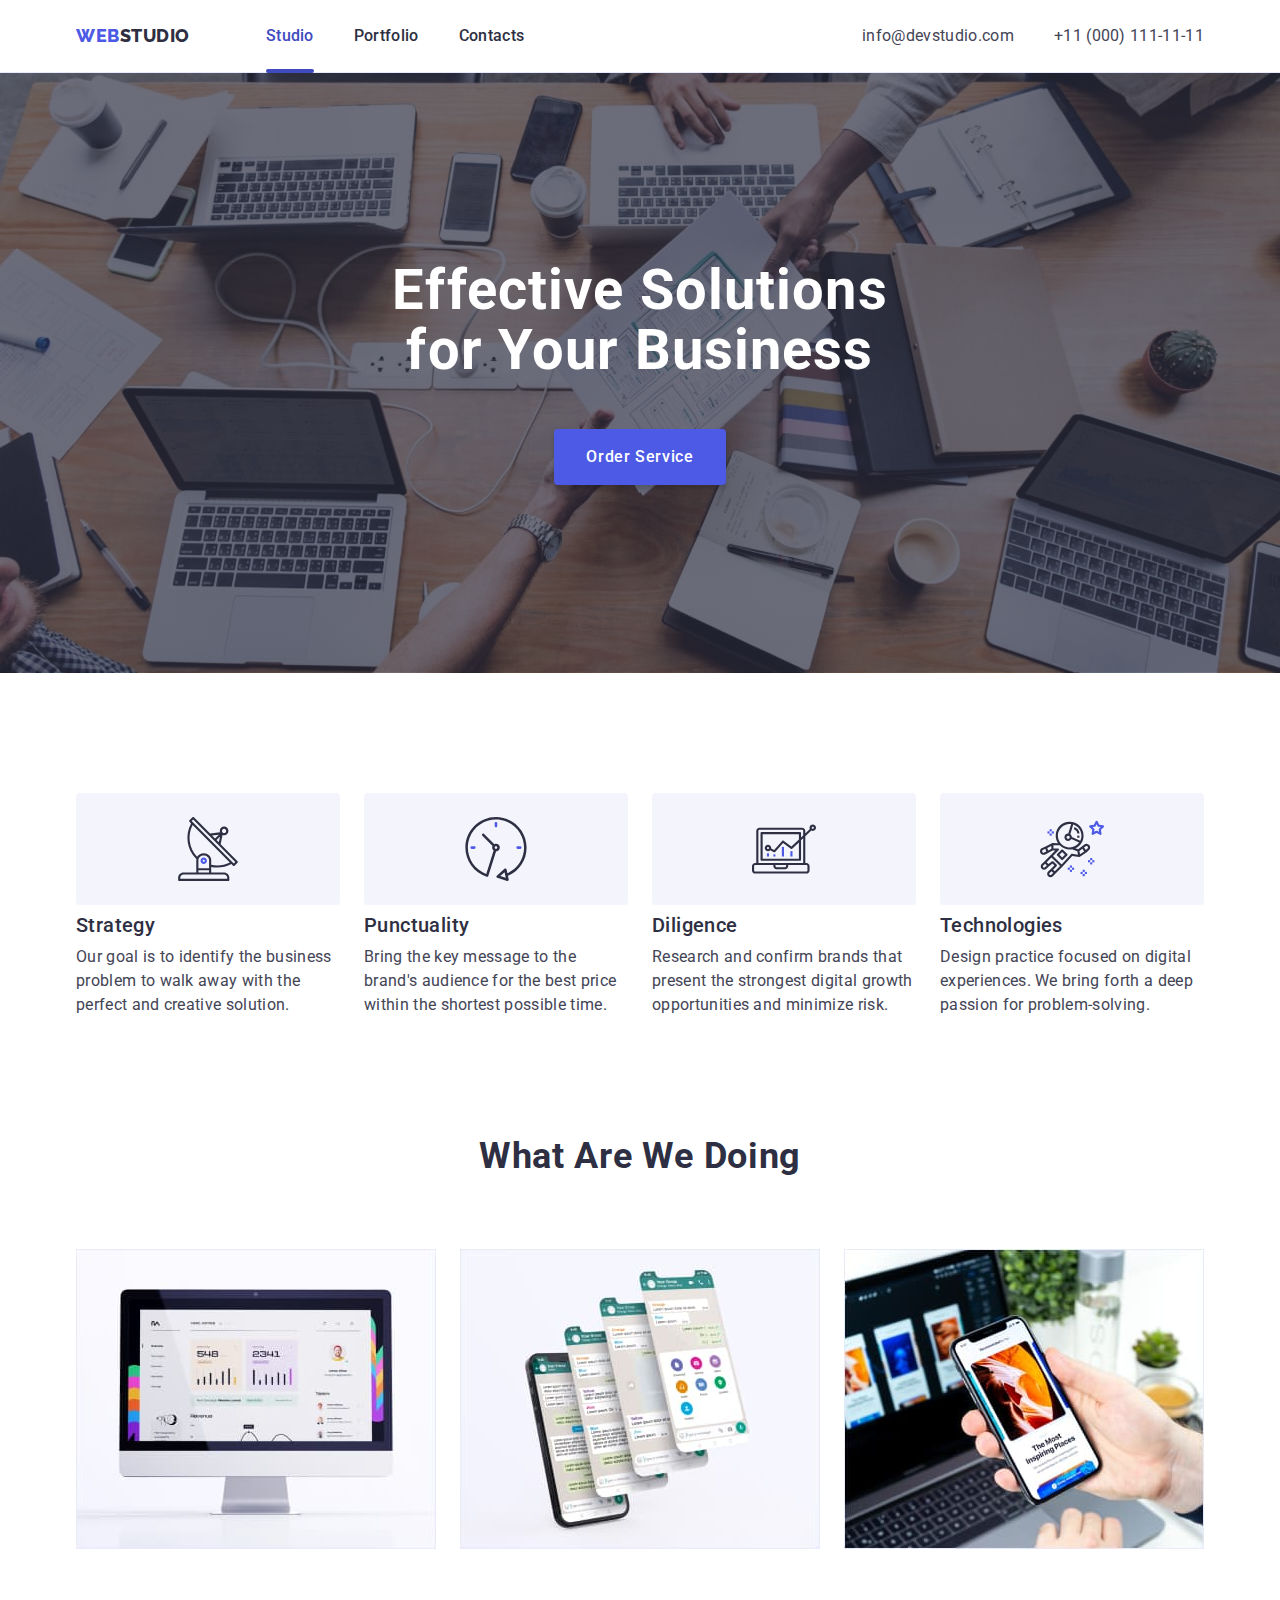
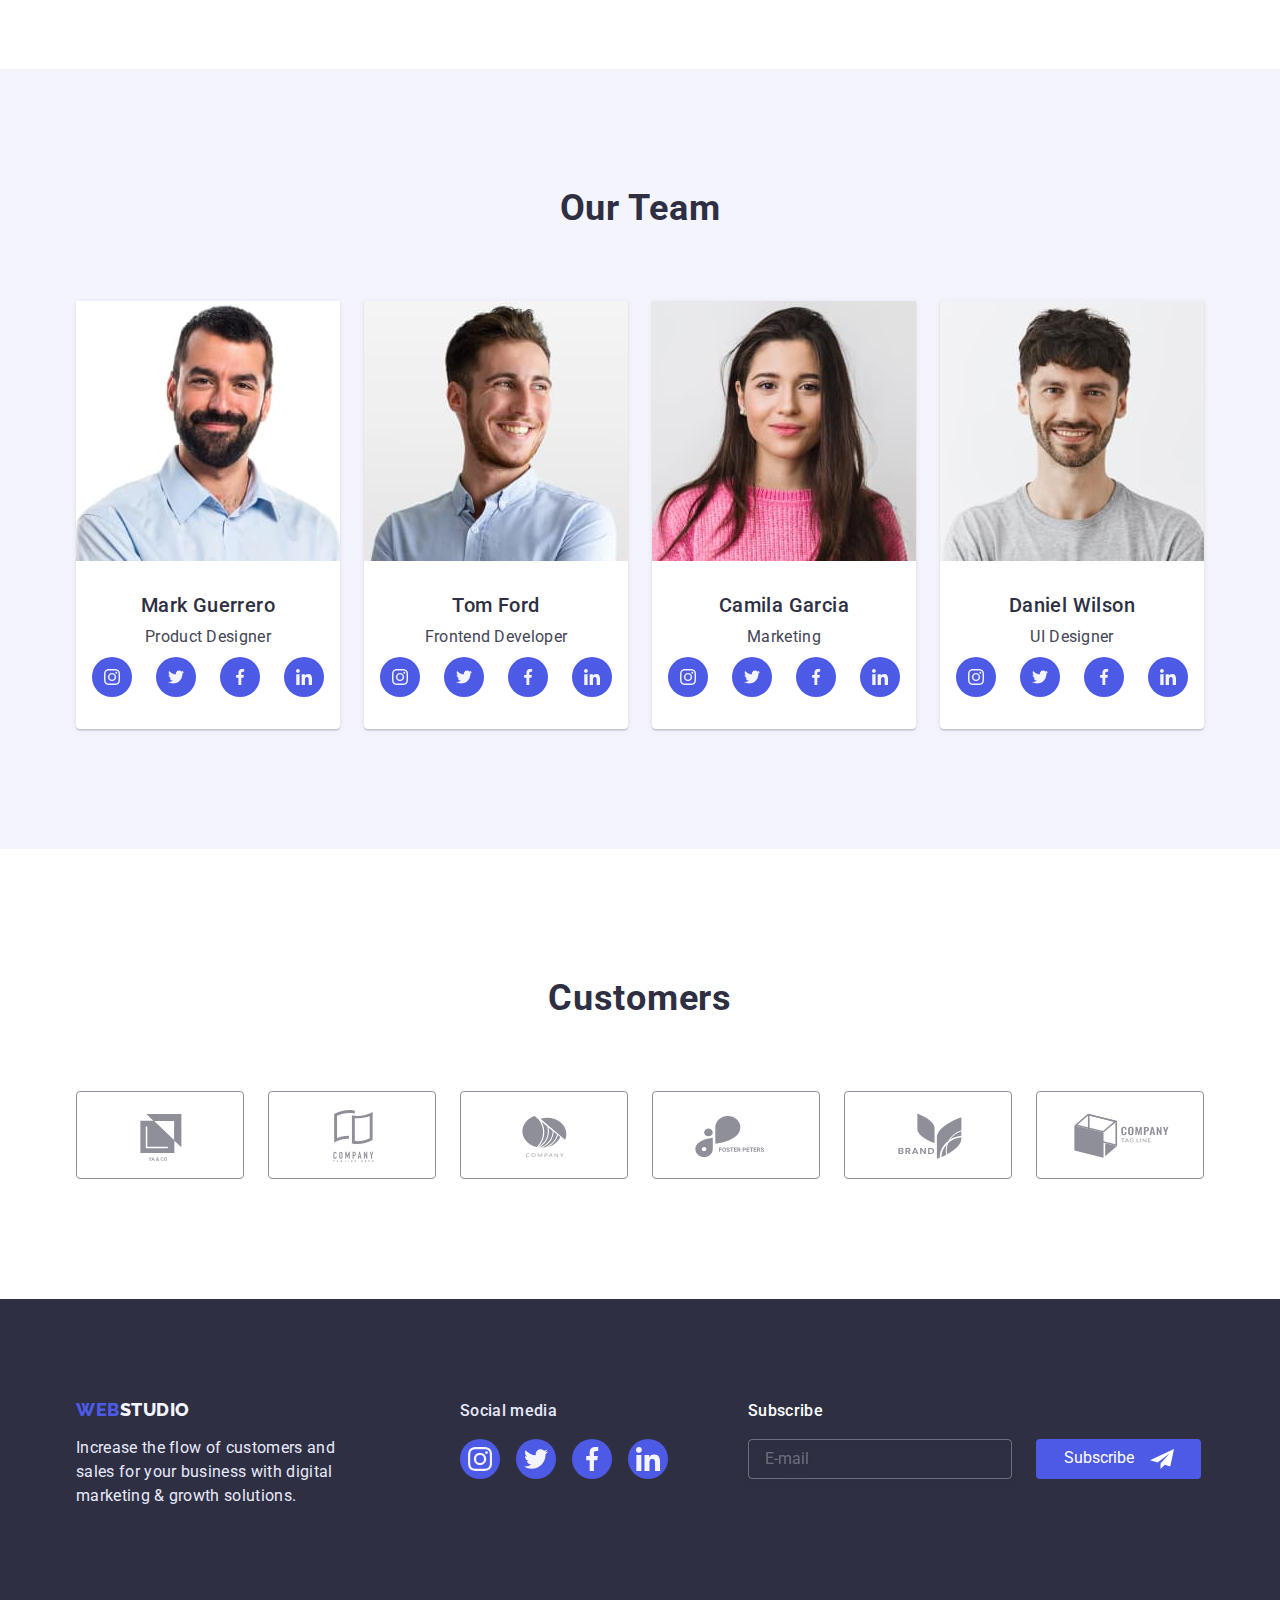
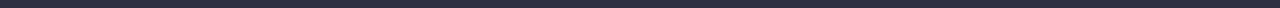
==== index.html @ 0d46aff9 "Initial commit" ====
<!DOCTYPE html>
<html lang="en">
  <head>
    <meta charset="UTF-8" />
    <meta http-equiv="X-UA-Compatible" content="IE=edge" />
    <meta name="viewport" content="width=device-width, initial-scale=1.0" />
    <title>Document</title>
    <link rel="preconnect" href="https://fonts.googleapis.com" />
    <link rel="preconnect" href="https://fonts.gstatic.com" crossorigin />
    <link
      href="https://fonts.googleapis.com/css2?family=Raleway:wght@800&family=Roboto:wght@400;500;700;900&display=swap"
      rel="stylesheet"
    />
    <link
      rel="stylesheet"
      href="https://cdnjs.cloudflare.com/ajax/libs/modern-normalize/1.1.0/modern-normalize.min.css"
    />

    <link rel="stylesheet" href="./css/styles.css" />
  </head>
  <body>
    <header class="headerr">
      <div class="container head-container">
        <a class="logo link" href="./index.html"
          >Web<span class="logo-header">Studio</span></a
        >
        <nav class="nav-conteiner">
          <ul class="header-list list">
            <li class="item">
              <a class="header-link link current" href="./index.html">Studio</a>
            </li>

            <li class="item">
              <a class="header-link link" href="./portfolio.html">Portfolio</a>
            </li>

            <li class="item">
              <a class="header-link link" href="">Contacts</a>
            </li>
          </ul>
        </nav>

        <address class="adrs-list">
          <ul class="adrs-inf list">
            <li class="item">
              <a class="heder-adrs link" href="mailto:info@devstudio.com"
                >info@devstudio.com</a
              >
            </li>
            <li class="item">
              <a class="heder-adrs link" href="tel:+110001111111"
                >+11 (000) 111-11-11</a
              >
            </li>
          </ul>
        </address>
      </div>
    </header>
    <main>
      <!-- Hero -->
      <section class="hero">
        <div class="container">
          <h1 class="hero-text">Effective Solutions for Your Business</h1>
          <button class="hero-button" data-modal-open type="button">
            Order Service
          </button>
        </div>
      </section>

      <!-- About us -->

      <section class="about-section">
        <div class="container">
          <h2 class="main-title visually-hidden">About us</h2>
          <ul class="about-list list">
            <li class="item list about-item icon-antenna">
              <h3 class="about-title">Strategy</h3>
              <p class="about-text">
                Our goal is to identify the business problem to walk away with
                the perfect and creative solution.
              </p>
            </li>
            <li class="item list about-item icon-clock">
              <h3 class="about-title">Punctuality</h3>
              <p class="about-text">
                Bring the key message to the brand's audience for the best price
                within the shortest possible time.
              </p>
            </li>
            <li class="item list about-item icon-diagram">
              <h3 class="about-title">Diligence</h3>
              <p class="about-text">
                Research and confirm brands that present the strongest digital
                growth opportunities and minimize risk.
              </p>
            </li>
            <li class="item list about-item icon-astonaut">
              <h3 class="about-title">Technologies</h3>
              <p class="about-text">
                Design practice focused on digital experiences. We bring forth a
                deep passion for problem-solving.
              </p>
            </li>
          </ul>
        </div>
      </section>

      <!-- Work -->

      <section class="work-section">
        <div class="container">
          <h2 class="work-title">What are we doing</h2>
          <ul class="work-list list">
            <li class="item list">
              <img src="./images/computer.jpg" alt="computer" width="360" />
            </li>
            <li class="item list">
              <img src="./images/apps.jpg" alt="apps" width="360" />
            </li>
            <li class="item list">
              <img src="./images/phone.jpg" alt="phone" width="360" />
            </li>
          </ul>
        </div>
      </section>

      <!-- Team -->

      <section class="team-section">
        <div class="container">
          <h2 class="team-title">Our Team</h2>
          <ul class="team-list list">
            <li class="team-item item list">
              <img
                class="img-icon"
                src="./images/proddesigner.jpg"
                alt="Product Designer"
                width="264"
              />
              <div class="team-text-wrap">
                <h3 class="team-names">Mark Guerrero</h3>
                <p class="team-desc">Product Designer</p>
                <ul class="team-soc-list list">
                  <li class="team-soc-item item">
                    <a class="team-soc-link link" href="">
                      <svg width="16" height="16" class="team-soc-icons">
                        <use href="./images/icons.svg#icon-instagram"></use>
                      </svg>
                    </a>
                  </li>
                  <li class="team-soc-item item">
                    <a class="team-soc-link link" href="">
                      <svg width="16" height="16" class="team-soc-icons">
                        <use href="./images/icons.svg#icon-twitter"></use>
                      </svg>
                    </a>
                  </li>
                  <li class="team-soc-item item">
                    <a class="team-soc-link link" href="">
                      <svg width="16" height="16" class="team-soc-icons">
                        <use href="./images/icons.svg#icon-facebook"></use>
                      </svg>
                    </a>
                  </li>
                  <li class="team-soc-item item">
                    <a class="team-soc-link link" href="">
                      <svg width="16" height="16" class="team-soc-icons">
                        <use href="./images/icons.svg#icon-linkedin"></use>
                      </svg>
                    </a>
                  </li>
                </ul>
              </div>
            </li>
            <li class="team-item item list">
              <img
                class="img-icon"
                src="./images/fontend.jpg"
                alt="Frontend Developer"
                width="264"
              />
              <div class="team-text-wrap">
                <h3 class="team-names">Tom Ford</h3>
                <p class="team-desc">Frontend Developer</p>
                <ul class="team-soc-list list">
                  <li class="team-soc-item item">
                    <a class="team-soc-link link" href="">
                      <svg width="16" height="16" class="team-soc-icons">
                        <use href="./images/icons.svg#icon-instagram"></use>
                      </svg>
                    </a>
                  </li>
                  <li class="team-soc-item item">
                    <a class="team-soc-link link" href="">
                      <svg width="16" height="16" class="team-soc-icons">
                        <use href="./images/icons.svg#icon-twitter"></use>
                      </svg>
                    </a>
                  </li>
                  <li class="team-soc-item item">
                    <a class="team-soc-link link" href="">
                      <svg width="16" height="16" class="team-soc-icons">
                        <use href="./images/icons.svg#icon-facebook"></use>
                      </svg>
                    </a>
                  </li>
                  <li class="team-soc-item item">
                    <a class="team-soc-link link" href="">
                      <svg width="16" height="16" class="team-soc-icons">
                        <use href="./images/icons.svg#icon-linkedin"></use>
                      </svg>
                    </a>
                  </li>
                </ul>
              </div>
            </li>
            <li class="team-item item list">
              <img
                class="img-icon"
                src="./images/market.jpg"
                alt="Marketing"
                width="264"
              />
              <div class="team-text-wrap">
                <h3 class="team-names">Camila Garcia</h3>
                <p class="team-desc">Marketing</p>
                <ul class="team-soc-list list">
                  <li class="team-soc-item item">
                    <a class="team-soc-link link" href="">
                      <svg width="16" height="16" class="team-soc-icons">
                        <use href="./images/icons.svg#icon-instagram"></use>
                      </svg>
                    </a>
                  </li>
                  <li class="team-soc-item item">
                    <a class="team-soc-link link" href="">
                      <svg width="16" height="16" class="team-soc-icons">
                        <use href="./images/icons.svg#icon-twitter"></use>
                      </svg>
                    </a>
                  </li>
                  <li class="team-soc-item item">
                    <a class="team-soc-link link" href="">
                      <svg width="16" height="16" class="team-soc-icons">
                        <use href="./images/icons.svg#icon-facebook"></use>
                      </svg>
                    </a>
                  </li>
                  <li class="team-soc-item item">
                    <a class="team-soc-link link" href="">
                      <svg width="16" height="16" class="team-soc-icons">
                        <use href="./images/icons.svg#icon-linkedin"></use>
                      </svg>
                    </a>
                  </li>
                </ul>
              </div>
            </li>
            <li class="team-item item list">
              <img
                class="img-icon"
                src="./images/uxdesigner.jpg"
                alt="UI Designer"
                width="264"
              />
              <div class="team-text-wrap">
                <h3 class="team-names">Daniel Wilson</h3>
                <p class="team-desc">UI Designer</p>
                <ul class="team-soc-list list">
                  <li class="team-soc-item item">
                    <a class="team-soc-link link" href="">
                      <svg width="16" height="16" class="team-soc-icons">
                        <use href="./images/icons.svg#icon-instagram"></use>
                      </svg>
                    </a>
                  </li>
                  <li class="team-soc-item item">
                    <a class="team-soc-link link" href="">
                      <svg width="16" height="16" class="team-soc-icons">
                        <use href="./images/icons.svg#icon-twitter"></use>
                      </svg>
                    </a>
                  </li>
                  <li class="team-soc-item item">
                    <a class="team-soc-link link" href="">
                      <svg width="16" height="16" class="team-soc-icons">
                        <use href="./images/icons.svg#icon-facebook"></use>
                      </svg>
                    </a>
                  </li>
                  <li class="team-soc-item item">
                    <a class="team-soc-link link" href="">
                      <svg width="16" height="16" class="team-soc-icons">
                        <use href="./images/icons.svg#icon-linkedin"></use>
                      </svg>
                    </a>
                  </li>
                </ul>
              </div>
            </li>
          </ul>
        </div>
      </section>
      <!-- Customers -->

      <section class="customers-section">
        <div class="container">
          <h2 class="customers-title">Customers</h2>
          <ul class="customers-list list">
            <li class="customers-item item">
              <a href="" class="customers-link link">
                <svg class="customer-svg">
                  <use
                    class="customer-use"
                    href="./images/customers-icon.svg#icon-logo-1"
                  ></use>
                </svg>
              </a>
            </li>
            <li class="customers-item item">
              <a href="" class="customers-link link">
                <svg class="customer-svg">
                  <use
                    class="customer-use"
                    href="./images/customers-icon.svg#icon-logo-2"
                  ></use>
                </svg>
              </a>
            </li>

            <li class="customers-item item">
              <a href="" class="customers-link link">
                <svg class="customer-svg">
                  <use href="./images/customers-icon.svg#icon-logo-3"></use>
                </svg>
              </a>
            </li>
            <li class="customers-item item">
              <a href="" class="customers-link link">
                <svg class="customer-svg">
                  <use href="./images/customers-icon.svg#icon-logo-4"></use>
                </svg>
              </a>
            </li>
            <li class="customers-item item">
              <a href="" class="customers-link link">
                <svg class="customer-svg">
                  <use href="./images/customers-icon.svg#icon-logo-5"></use>
                </svg>
              </a>
            </li>
            <li class="customers-item item">
              <a href="" class="customers-link link">
                <svg class="customer-svg">
                  <use href="./images/customers-icon.svg#icon-logo-6"></use>
                </svg>
              </a>
            </li>
          </ul>
        </div>
      </section>
    </main>

    <footer class="footer-sect">
      <div class="container footer-main-cont">
        <div class="footer-container">
          <a class="logo-foot logo link" href="./index.html"
            >Web<span class="logo-footer">Studio</span></a
          >
          <p class="footer-text">
            Increase the flow of customers and sales for your business with
            digital marketing & growth solutions.
          </p>
        </div>

        <div class="foot-links">
          <p class="footer-text-title">Social media</p>
          <ul class="foot-soc-list list">
            <li class="foot-soc-item item">
              <a class="foot-soc-link link" href="">
                <svg width="24" height="24" class="team-soc-icons">
                  <use href="./images/icons.svg#icon-instagram"></use>
                </svg>
              </a>
            </li>
            <li class="foot-soc-item item">
              <a class="foot-soc-link link" href="">
                <svg width="24" height="24" class="team-soc-icons">
                  <use href="./images/icons.svg#icon-twitter"></use>
                </svg>
              </a>
            </li>
            <li class="foot-soc-item item">
              <a class="foot-soc-link link" href="">
                <svg width="24" height="24" class="team-soc-icons">
                  <use href="./images/icons.svg#icon-facebook"></use>
                </svg>
              </a>
            </li>
            <li class="foot-soc-item item">
              <a class="foot-soc-link link" href="">
                <svg width="24" height="24" class="team-soc-icons">
                  <use href="./images/icons.svg#icon-linkedin"></use>
                </svg>
              </a>
            </li>
          </ul>
        </div>

        <div class="input-foot-wrap">
          <form>
            <p class="input-foot-text">Subscribe</p>
            <div class="wrap-input-foot">

              <input
                class="input-footer"
                type="email"
                name="email"
                placeholder="E-mail"
              />

              <button class="input-btn-footer" type="submit">Subscribe
                <svg width="24" height="24">
                  <use href="./images/customers-icon.svg#icon-plane"></use>
                </svg>
              </button>
            </div>
          </form>
        </div>
      </div>
    </footer>

    <!-- MODAL -->
    <div class="backdrop is-hidden" data-modal>
      <div class="modal">
        <button type="button" data-modal-close class="modal-button">
          <svg class="modal-icon">
            <use href="./images/customers-icon.svg#icon-crosss"></use>
          </svg>
        </button>

        <p class="modal-title">Leave your contacts and we will call you back</p>

        <form>
          <div class="modal-field">
            <label class="modal-label" for="name">Name</label>
            <div class="modal-wrap">
              <input id="name" class="modal-input" type="text" />
              <svg class="modal-input-icon" width="18px" height="18px">
                <use href="./images/customers-icon.svg#icon-person"></use>
              </svg>
            </div>
          </div>

          <div class="modal-field">
            <label class="modal-label" for="tel">Phone</label>
            <div class="modal-wrap">
              <input id="tel" class="modal-input" type="tel" />
              <svg class="modal-input-icon" width="18px" height="24px">
                <use href="./images/customers-icon.svg#icon-phone"></use>
              </svg>
            </div>
          </div>

          <div class="modal-field">
            <label class="modal-label" for="mail">Email</label>
            <div class="modal-wrap">
              <input id="mail" class="modal-input" type="email" />
              <svg class="modal-input-icon" width="18px" height="24px">
                <use href="./images/customers-icon.svg#icon-email"></use>
              </svg>
            </div>
          </div>

          <div class="modal-comment-field">
            <label class="modal-label" for="comment">Comment</label>
            <textarea
              placeholder="Text imput"
              class="modal-input modal-comment"
              name="text-comment"
              id="comment"
              cols="30"
              rows="10"
            ></textarea>
          </div>
          <div class="check-wrap">
            <input
              class="modal-check visually-hidden"
              type="checkbox"
              id="check"
            />
            <label class="modal-label-check" for="check">
              <span>
                <svg width="10" height="8">
                  <use href="./images/customers-icon.svg#icon-check"></use>
                </svg>
              </span>
              I accept the terms and conditions of the
              <a class="check-link" href="">Privacy Policy</a></label
            >
          </div>
          <button class="btn-inputs" type="submit">Send</button>

        </form>
      </div>
    </div>
    <script src="./js/modal.js"></script>
  </body>
</html>
---- css/styles.css ----
:root {
  --primary-font: "Roboto", sans-serif;
  --second-font: "Raleway", sans-serif;
  --first-text-color: #2e2f42;
  --second-text-color: #434455;
  --third-color: #4d5ae5;
  --background-secon-color: #2e2f42;
  --white-color: #ffffff;
  --border-bottom: #e7e9fc;
  --hover-links-color: #404bbf;
  --background-cards: #f4f4fd;
  --customers-link-color: #8e8f99;
}

/* rule */
body {
  background-color: var(--white-color);
  font-family: "Roboto", sans-serif;
  color: var(--second-text-color);
}
h1,
h2,
h3,
h4,
h5,
h6,
p {
  margin: 0;
}

ul {
  padding-left: 0;
  margin: 0;
}

button {
  cursor: pointer;
}

img {
  display: block;
  max-width: 100%;
  height: auto;
}

.list {
  list-style: none;
}
.link {
  text-decoration: none;
}

.container {
  width: 1158px;
  padding: 0 15px;
  margin: 0 auto;
}

/* .menu > li {
  border: 1px solid tomato;
} */

/* header */
.headerr {
  border-bottom: 1px solid var(--border-bottom);
  box-shadow: 0px 2px 1px rgba(46, 47, 66, 0.08),
    0px 1px 1px rgba(46, 47, 66, 0.16), 0px 1px 6px rgba(46, 47, 66, 0.08);
}
.head-container {
  display: flex;
  align-items: center;
  justify-content: center;
}

.logo {
  font-family: var(--second-font);
  font-weight: 800;
  font-size: 18px;
  line-height: 1.17;
  letter-spacing: 0.03em;
  color: var(--third-color);
  text-transform: uppercase;
}

.navigtion .head-logo {
  padding-left: 156px;
}

.logo-header {
  color: var(--first-text-color);
}

.nav-conteiner {
  margin-left: 76px;
}
.header-list {
  display: flex;
}

.header-link {
  display: block;
  padding-top: 24px;
  padding-bottom: 24px;

  font-weight: 500;
  font-size: 16px;
  line-height: 1.5;
  letter-spacing: 0.02em;
  text-decoration: none;
  color: var(--first-text-color);
  position: relative;
  transition: color 250ms cubic-bezier(0.4, 0, 0.2, 1);
}

.header-link.current::after {
  position: absolute;
  content: "";
  width: 100%;
  height: 4px;
  background: var(--hover-links-color);
  border-radius: 2px;
  left: 0;
  bottom: -1px;
}
.current {
  color: var(--hover-links-color);
}

.header-list .item:not(:last-child) {
  margin-right: 40px;
}

.adrs-list {
  font-style: normal;
}

.header-link:hover,
.header-link:focus,
.heder-adrs:hover,
.heder-adrs:focus {
  color: var(--hover-links-color);
}

.adrs-inf {
  display: flex;
}

.adrs-list {
  margin-left: auto;
}

.adrs-inf .item:not(:last-child) {
  margin-right: 40px;
}
.heder-adrs {
  display: block;
  padding-top: 24px;
  padding-bottom: 24px;
  font-size: 16px;
  line-height: 1.5;
  letter-spacing: 0.02em;
  color: var(--second-text-color);
  transition: color 250ms cubic-bezier(0.4, 0, 0.2, 1);
}

/* main */

/* hero */
.hero {
  padding: 188px 0;
  text-align: center;
  background-color: var(--background-secon-color);
  margin-left: auto;
  margin-right: auto;
  background-image: linear-gradient(
      rgba(46, 47, 66, 0.7),
      rgba(46, 47, 66, 0.7)
    ),
    url(../images/hero-bg.jpg);
  max-width: 1440px;
  background-position: center;
  background-repeat: no-repeat;
}
.hero-text {
  font-weight: 700;
  font-size: 56px;
  line-height: 1.07;
  letter-spacing: 0.02em;
  color: var(--white-color);
  margin: 0 auto 48px;
  width: 496px;
}

.hero-button {
  padding: 16px 32px;
  font-family: "Roboto", sans-serif;
  font-weight: 500;
  font-size: 16px;
  line-height: 1.5;
  letter-spacing: 0.04em;

  color: var(--white-color);
  background-color: var(--third-color);
  cursor: pointer;
  box-shadow: 0px 4px 4px rgba(0, 0, 0, 0.15);
  border-radius: 4px;
  border: none;
  transition: background-color 250ms cubic-bezier(0.4, 0, 0.2, 1);
}

.hero-button:hover,
.hero-button:focus {
  background-color: var(--hover-links-color);
}

/* about */

.visually-hidden {
  position: absolute;
  width: 1px;
  height: 1px;
  margin: -1px;
  border: 0;
  padding: 0;
  white-space: nowrap;
  clip-path: inset(100%);
  clip: rect(0 0 0 0);
  overflow: hidden;
}

.about-section {
  padding-top: 120px;
  padding-bottom: 120px;
}

.about-list {
  display: flex;
  border-radius: 4px;
}

.about-list .item {
  width: 264px;
  margin-right: 24px;
  border-radius: 4px;
}

.about-item::before {
  display: block;
  content: "";
  height: 112px;
  background-color: var(--background-cards);
  background-position: center;
  background-repeat: no-repeat;
  margin-bottom: 8px;
  border-radius: 4px;
}

.icon-antenna::before {
  background-image: url(../images/antenna\ 1.svg);
}
.icon-clock::before {
  background-image: url(../images/clock\ 1.svg);
}

.icon-diagram::before {
  background-image: url(..//images/diagram\ 1.svg);
}

.icon-astonaut::before {
  background-image: url(..//images/astronaut\ 1.svg);
}

.about-list .item:last-child {
  margin-right: 0;
}

.about-title {
  font-weight: 500;
  font-size: 20px;
  line-height: 1.2;
  letter-spacing: 0.02em;
  color: var(--first-text-color);
  margin-bottom: 8px;
}
.about-text {
  font-size: 16px;
  line-height: 1.5;
  letter-spacing: 0.02em;
  color: var(--second-text-color);
}

/* work */

.work-section {
  padding-bottom: 120px;
}

.work-list {
  display: flex;
}

.work-list .item {
  margin-right: 24px;
}

.work-list .item:last-child {
  margin-right: 0;
}

.work-title,
.team-title {
  font-weight: 700;
  font-size: 36px;
  line-height: 1.11;
  text-align: center;
  letter-spacing: 0.02em;
  text-transform: capitalize;
  color: var(--first-text-color);
  margin-bottom: 72px;
  margin-bottom: 72px;
}

.team-names {
  font-weight: 500;
  font-size: 20px;
  line-height: 1.2;
  text-align: center;
  letter-spacing: 0.02em;
  color: var(--first-text-color);
  margin-bottom: 8px;
}

.team-desc {
  font-size: 16px;
  line-height: 1.5;
  text-align: center;
  letter-spacing: 0.02em;
  color: var(--second-text-color);
  /* margin-bottom: 32px; */
  margin-bottom: 8px;
}

.team-section {
  background-color: var(--background-cards);
  padding-bottom: 120px;
  padding-top: 120px;
}

.team-list {
  display: flex;
}

.team-item {
  background-color: var(--white-color);
  border-radius: 0px 0px 4px 4px;
  box-shadow: 0px 1px 6px rgba(46, 47, 66, 0.08),
    0px 1px 1px rgba(46, 47, 66, 0.16), 0px 2px 1px rgba(46, 47, 66, 0.08);
}

.team-text-wrap {
  padding: 32px 0;
}

/* team icons */

.team-soc-list {
  display: flex;
  justify-content: center;
  /* gap: 24px; */
}
.team-soc-item {
  width: 40px;
  height: 40px;
}
.team-soc-link {
  width: 100%;
  height: 100%;
  border-radius: 50%;
  background: var(--third-color);
  display: flex;
  align-items: center;
  justify-content: center;
  transition: background-color 250ms cubic-bezier(0.4, 0, 0.2, 1);
}
.team-soc-link:hover,
.team-soc-link:focus {
  background-color: var(--hover-links-color);
}

/* .img-icon {
  margin-bottom: 32px;
} */

.team-list .item {
  margin-right: 24px;
}

.team-list .item:last-child {
  margin-right: 0;
}

/* customers */
.customers-section {
  padding-bottom: 120px;
  padding-top: 130px;
}
.customers-title {
  font-weight: 700;
  font-size: 36px;
  line-height: 1.11;
  text-align: center;
  letter-spacing: 0.02em;
  text-transform: capitalize;
  color: var(--first-text-color);
  margin-bottom: 72px;
  margin-bottom: 72px;
}

.customers-list {
  display: flex;
  gap: 24px;
  justify-content: center;
}

.customers-link {
  border: 1px solid var(--customers-link-color);
  border-radius: 4px;
  color: var(--customers-link-color);
  width: 168px;
  height: 88px;
  display: flex;
  justify-content: center;
  align-items: center;
  transition: color 250ms cubic-bezier(0.4, 0, 0.2, 1),
    border-color 250ms cubic-bezier(0.4, 0, 0.2, 1);
}

.customer-svg {
  width: 104px;
  height: 56px;
  fill: currentColor;
}

.customers-link:hover {
  color: var(--hover-links-color);
  border-color: var(--hover-links-color);
}

/* footer */
.footer-sect {
  background-color: var(--background-secon-color);
  padding: 100px 0;
}

.footer-main-cont {
  display: flex;
}

.footer-container {
  margin-right: 120px;
}
.foot-soc-list {
  display: flex;
  gap: 16px;
}

.foot-soc-item {
  width: 40px;
  height: 40px;
}

.foot-soc-link {
  display: flex;
  align-items: center;
  justify-content: center;

  width: 100%;
  height: 100%;
  border-radius: 50%;
  background: var(--third-color);
  transition: background-color 250ms cubic-bezier(0.4, 0, 0.2, 1);
}

.foot-soc-link:hover,
.foot-soc-link:focus {
  background-color: #31d0aa;
}

.logo-foot {
  display: block;
  margin-bottom: 16px;
}

.logo-footer {
  color: var(--background-cards);
}

.footer-text {
  font-size: 16px;
  line-height: 1.5;
  letter-spacing: 0.02em;
  color: var(--border-bottom);
  width: 264px;
}

.foot-links{
  margin-right: 80px;
}
.footer-text-title{
  font-weight: 500;
  font-size: 16px;
  line-height: 1.5;
  letter-spacing: 0.02em;
  color: var(--border-bottom);
  margin-bottom: 16px;
}

.wrap-input-foot{
  display: flex;
}


.input-foot-text {
  font-weight: 500;
  font-size: 16px;
  line-height: 1.5;
  letter-spacing: 0.02em;
  color: var(--white-color);
  margin-bottom: 16px;
}
.input-footer {
  background-color: transparent;
  border: 1px solid rgba(255, 255, 255, 0.3);
  filter: drop-shadow(0px 4px 4px rgba(0, 0, 0, 0.15));
  border-radius: 4px;
  width: 264px;
  height: 40px;
  margin-right: 24px;
  padding: 0 16px;
  color: var(--white-color);
  transition: border-color 250ms cubic-bezier(0.4, 0, 0.2, 1);
}

.input-footer:hover,
.input-footer:focus{
  border-color: var(--white-color);
}
.input-footer::placeholder{
  color: rgba(255, 255, 255, 0.3);
}

.input-btn-footer {
  background: var(--third-color);
  color: var(--white-color);
  border-radius: 4px;
  width: 165px;
  height: 40px;
  border: none;
  transition: background-color 250ms cubic-bezier(0.4, 0, 0.2, 1);
display: flex;
justify-content: center;
align-items: center;
gap: 16px;
fill: currentColor;
}

.input-btn-footer:hover,
.input-btn-footer:focus{
  background-color: var(--hover-links-color);
}





/* portfolio */

.main-section {
  padding-top: 96px;
  padding-bottom: 120px;
}
.btn-list {
  display: flex;

  /* margin-top: 96px; */
  margin-bottom: 72px;
  justify-content: center;
}

.btn-list-item {
  margin-right: 24px;
}
.btn-list .btn-list-item:last-child {
  margin-right: 0;
}
.btn-portfolio {
  padding: 12px 24px;
  font-family: "Roboto", sans-serif;
  font-weight: 500;
  font-size: 16px;
  line-height: 1.5;
  letter-spacing: 0.04em;
  color: var(--third-color);
  background: var(--background-cards);
  border: 1px solid var(--border-bottom);
  cursor: pointer;
  border-radius: 4px;
  transition: color 250ms cubic-bezier(0.4, 0, 0.2, 1),
    background-color 250ms cubic-bezier(0.4, 0, 0.2, 1);
}

.btn-portfolio:hover,
.btn-portfolio:focus {
  color: var(--white-color);
  background-color: var(--hover-links-color);
  box-shadow: 0px 3px 1px rgba(0, 0, 0, 0.1), 0px 2px 1px rgba(0, 0, 0, 0.08),
    0px 2px 2px rgba(0, 0, 0, 0.12);
  border-color: transparent;
}

.proposition-list {
  display: flex;
  flex-wrap: wrap;
  column-gap: 24px;
  row-gap: 48px;
}

.proposition-item {
  width: calc((100% - 48px) / 3);
}

.proposition-wrap {
  position: relative;
  overflow: hidden;
}
.overley-card {
  position: absolute;
  background-color: var(--third-color);
  left: 0;
  top: 0;
  width: 100%;
  height: 100%;
  transform: translateY(100%);
  transition: transform 250ms cubic-bezier(0.4, 0, 0.2, 1);
}
.overley-text {
  font-size: 16px;
  line-height: 1.5;
  color: var(--background-cards);
  padding: 40px 32px 164px;
}

.proposition-item:hover .overley-card,
.proposition-item:focus .overley-card {
  transform: translateY(0);
}

.proposition-title {
  font-weight: 500;
  font-size: 20px;
  line-height: 1.2;
  letter-spacing: 0.02em;
  color: var(--first-text-color);
}
.proposition-desc {
  font-size: 16px;
  line-height: 1.5;
  letter-spacing: 0.02em;
  color: var(--second-text-color);
  margin-top: 8px;
}

.proposition-text {
  padding: 32px 16px;
  border: 1px solid var(--border-bottom);
}

.proposition-text {
  border-top: 0;
  padding-right: 0;
}

.proposition-link {
  display: block;
  transition: box-shadow 250ms cubic-bezier(0.4, 0, 0.2, 1);
  /* position: relative; */
}

.proposition-link:hover,
.proposition-link:focus {
  box-shadow: 0px 1px 6px rgba(46, 47, 66, 0.08),
    0px 1px 1px rgba(46, 47, 66, 0.16), 0px 2px 1px rgba(46, 47, 66, 0.08);
}

/* MODAL */
.backdrop {
  position: fixed;
  top: 0;
  width: 100%;
  height: 100%;
  background-color: rgba(46, 47, 66, 0.4);
  transition: opacity 250ms cubic-bezier(0.4, 0, 0.2, 1),
    visibility 250ms cubic-bezier(0.4, 0, 0.2, 1);
}

.modal {
  width: 408px;
  min-height: 576px;
  background: #fcfcfc;
  box-shadow: 0px 1px 1px rgba(0, 0, 0, 0.14), 0px 1px 3px rgba(0, 0, 0, 0.12),
    0px 2px 1px rgba(0, 0, 0, 0.2);
  border-radius: 4px;
  position: absolute;
  top: 50%;
  left: 50%;
  transform: translate(-50%, -50%);
  padding: 24px;
}

.modal-button {
  width: 24px;
  height: 24px;
  margin-left: auto;
  background: var(--border-bottom);
  border-radius: 50%;
  border: 1px solid rgba(0, 0, 0, 0.1);
  position: relative;
  display: flex;
  justify-content: center;
  align-items: center;
  margin-bottom: 24px;
}

.modal-button:hover {
  color: var(--white-color);
  background: var(--hover-links-color);
}

.modal-icon {
  height: 8px;
  width: 8px;
  fill: currentColor;
  /* position: absolute;
  top: 50%;
  left: 50%;
  transform: translate(-50%, -50%); */
}

.is-hidden {
  opacity: 0;
  visibility: hidden;
  pointer-events: none;
}

.modal-field {
  margin-bottom: 8px;
}

.modal-comment-field {
  margin-bottom: 16px;
}

.modal-label {
  font-size: 12px;
  line-height: 1.17;
  letter-spacing: 0.01em;
  color: #8e8f99;
  margin-bottom: 4px;
  display: block;
}

.modal-input {
  width: 100%;
  height: 40px;
  border: 1px solid rgba(46, 47, 66, 0.4);
  border-radius: 4px;
  padding-left: 38px;
  outline: transparent;
  transition: border-color 250ms cubic-bezier(0.4, 0, 0.2, 1);
}

.modal-input:hover,
.modal-input:focus {
  border-color: var(--third-color);
}

.modal-input:hover + .modal-input-icon,
.modal-input:focus + .modal-input-icon {
  color: var(--third-color);
}
.modal-comment {
  padding-left: 16px;
  padding-top: 8px;
  height: 120px;
  resize: none;

  font-size: 12px;
  line-height: 1.7;
}
.modal-comment::placeholder {
  color: rgba(46, 47, 66, 0.4);
}

.modal-label-check {
  font-size: 12px;
  line-height: 1.17;
  letter-spacing: 0.01em;
  color: #8e8f99;
  display: flex;
  gap: 5px;
  fill: transparent;
  align-items: center;

}

.modal-label-check span {
  width: 16px;
  height: 16px;
  border: 1px solid rgba(46, 47, 66, 0.4);
  border-radius: 2px;
  display: flex;
  align-items: center;
  justify-content: center;
  transition: background-color 250ms cubic-bezier(0.4, 0, 0.2, 1);
  transition: fill 250ms cubic-bezier(0.4, 0, 0.2, 1);
}

.modal-check:checked + .modal-label-check span {
  background-color: var(--hover-links-color);
  border: none;
  fill: var(--background-cards);
}

.check-wrap {
  margin-bottom: 24px;
}

.modal-title {
  margin-bottom: 16px;
  text-align: center;
}

.modal-input-icon {
  position: absolute;
  left: 16px;
  top: 50%;
  transform: translateY(-50%);
  fill: currentColor;
  transition: color 250ms cubic-bezier(0.4, 0, 0.2, 1);
}

.modal-wrap {
  position: relative;
}

.check-link {
  color: var(--third-color);
}

.btn-inputs {
  width: 169px;
  height: 56px;
  background: var(--third-color);
  box-shadow: 0px 4px 4px rgba(0, 0, 0, 0.15);
  border-radius: 4px;
  color: var(--white-color);
  border: none;
  display: flex;
  justify-content: center;
  align-items: center;
  margin: 0 auto;
  transition: background-color 250ms cubic-bezier(0.4, 0, 0.2, 1);
}

.btn-inputs:hover,
.btn-inputs:focus {
  background-color: var(--hover-links-color);
}
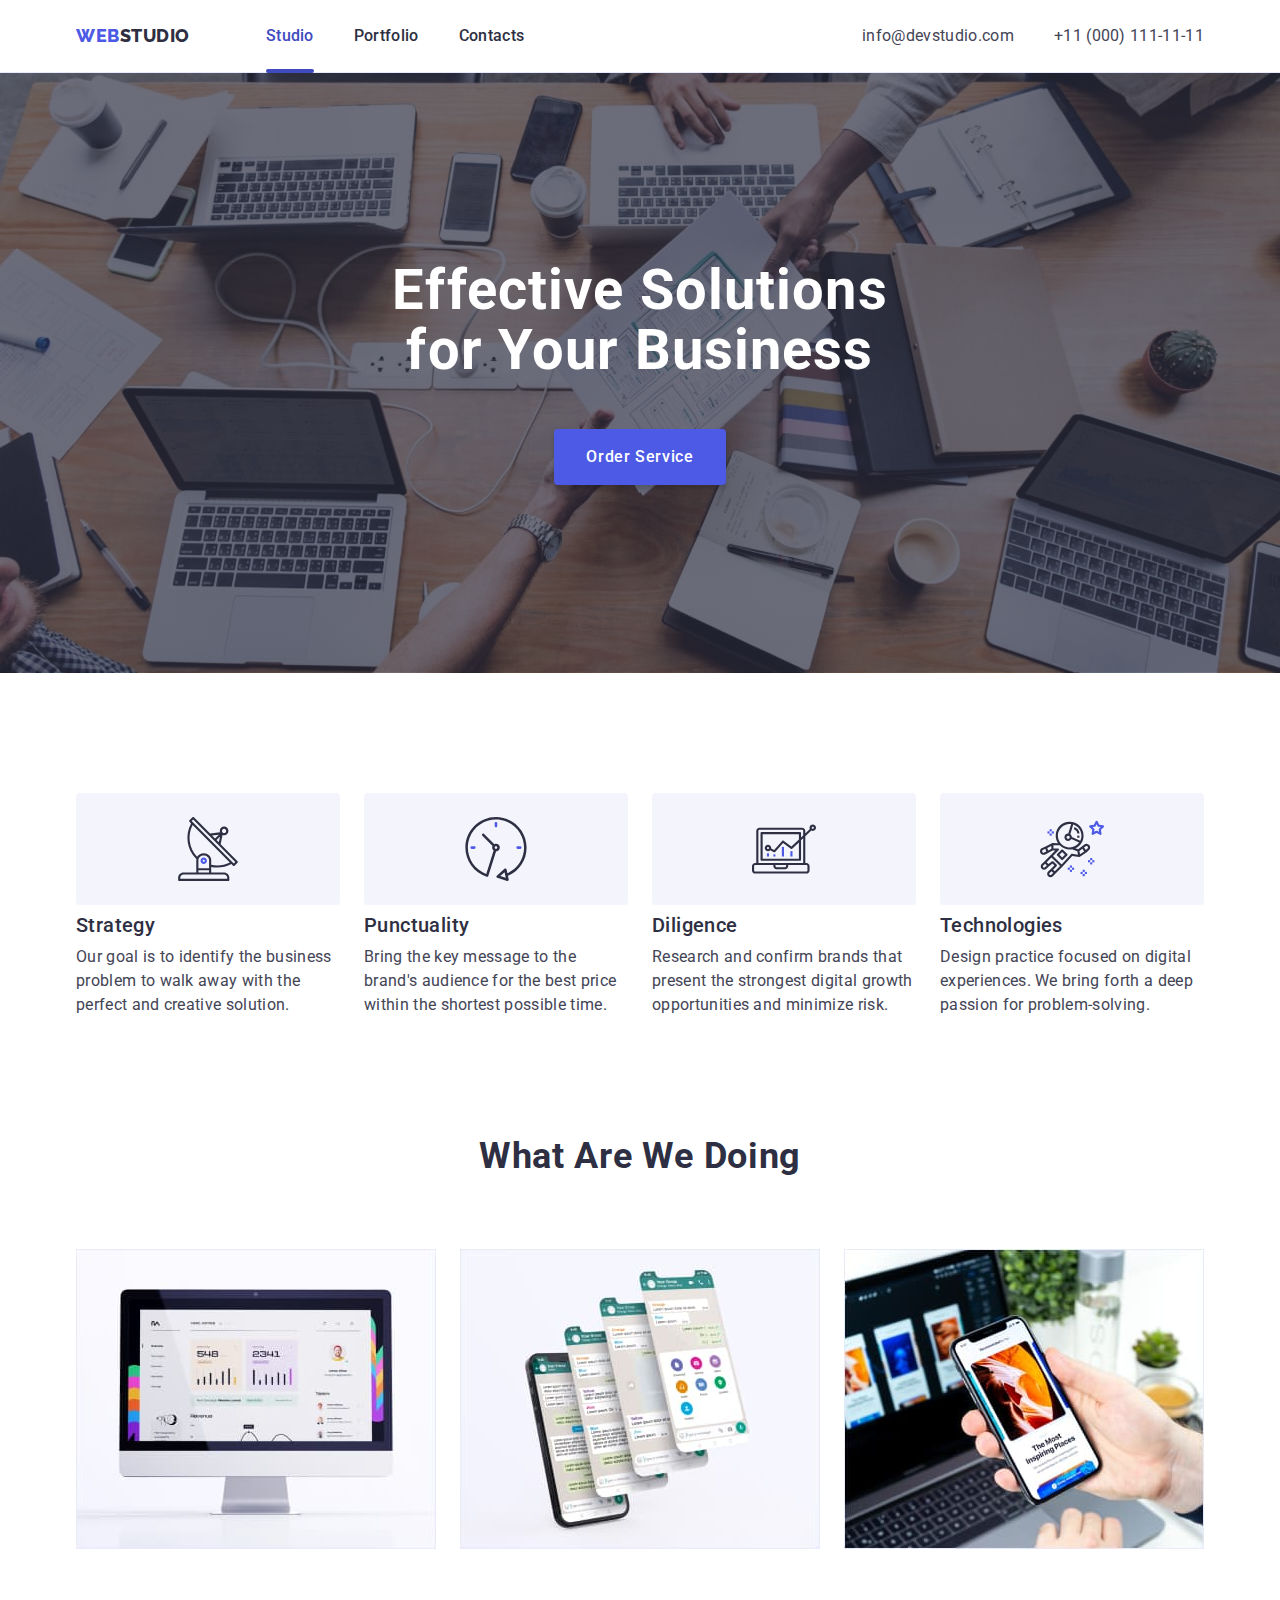
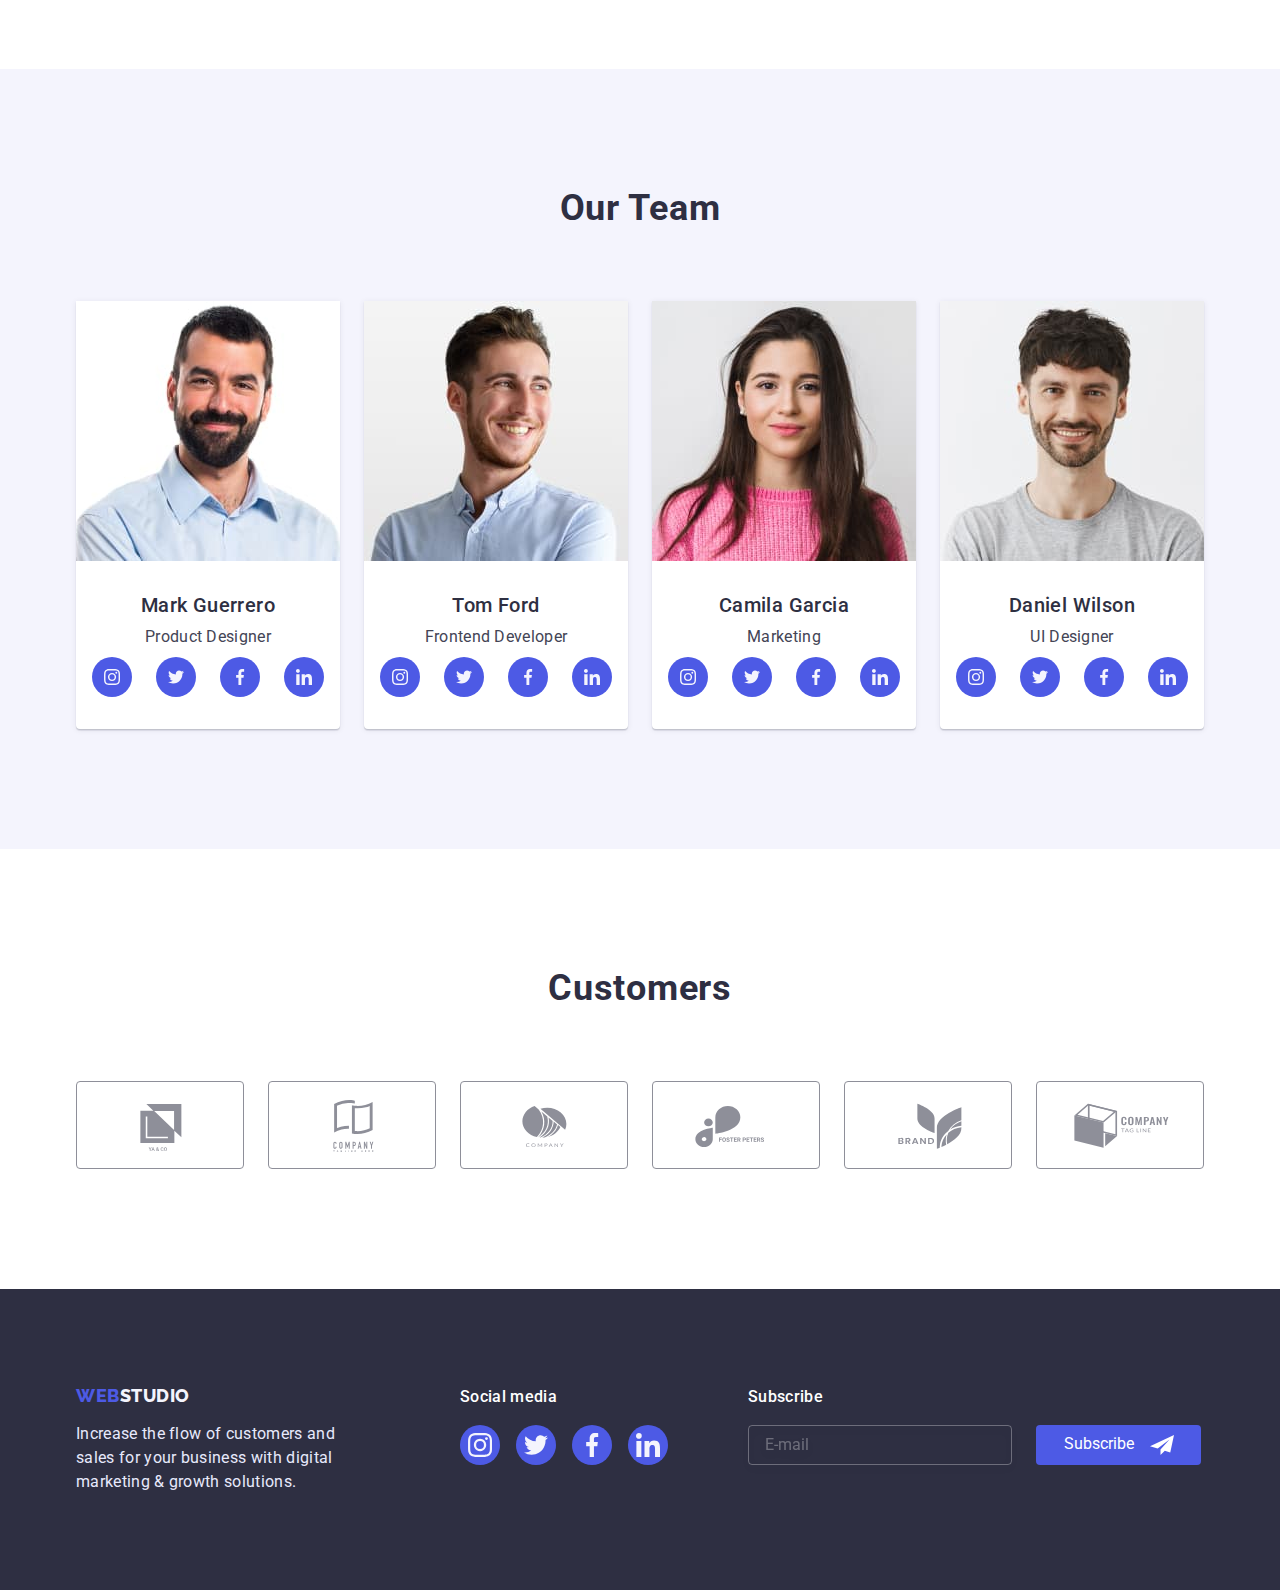
==== commit 5cb137e0: "first-push" ====
--- a/index.html
+++ b/index.html
@@ -4,6 +4,7 @@
     <meta charset="UTF-8" />
     <meta http-equiv="X-UA-Compatible" content="IE=edge" />
     <meta name="viewport" content="width=device-width, initial-scale=1.0" />
+
     <title>Document</title>
     <link rel="preconnect" href="https://fonts.googleapis.com" />
     <link rel="preconnect" href="https://fonts.gstatic.com" crossorigin />
@@ -17,6 +18,9 @@
     />
 
     <link rel="stylesheet" href="./css/styles.css" />
+    <link rel="stylesheet" href="./css/phone.css" />
+    <link rel="stylesheet" href="./css/table.css" />
+    <link rel="stylesheet" href="./css/computer.css" />
   </head>
   <body>
     <header class="headerr">
@@ -42,22 +46,101 @@
 
         <address class="adrs-list">
           <ul class="adrs-inf list">
-            <li class="item">
+            <li class="adr-item item">
               <a class="heder-adrs link" href="mailto:info@devstudio.com"
                 >info@devstudio.com</a
               >
             </li>
-            <li class="item">
+            <li class="adr-item item">
               <a class="heder-adrs link" href="tel:+110001111111"
                 >+11 (000) 111-11-11</a
               >
             </li>
           </ul>
         </address>
+        <button type="button" class="menu-open-button" data-menu-open>
+          <svg class="menu-icon">
+            <use href="./images/customers-icon.svg#icon-menu"></use>
+          </svg>
+        </button>
+      </div>
+
+      <div class="container mob-container is-hidden" data-menu id="mobile-menu">
+        <div>
+          <button type="button" class="menu-close-button" data-menu-close>
+            <svg class="menu-close-icon">
+              <use href="./images/customers-icon.svg#icon-cross"></use>
+            </svg>
+          </button>
+          <nav class="mob-nav-conteiner">
+            <ul class="mob-list list">
+              <li class="mob-item item">
+                <a class="mob-link link current" href="./index.html">Studio</a>
+              </li>
+
+              <li class="mob-item item">
+                <a class="mob-link link" href="./portfolio.html">Portfolio</a>
+              </li>
+
+              <li class="mob-item item">
+                <a class="mob-link link" href="">Contacts</a>
+              </li>
+            </ul>
+          </nav>
+        </div>
+        <div>
+          <address class="mob-adrs-list">
+            <ul class="mob-adrs-inf list">
+              <li class="item">
+                <a class="mob-adrs tel link" href="tel:+110001111111"
+                  >+11 (000) 111-11-11</a
+                >
+              </li>
+
+              <li class="item">
+                <a class="mob-adrs mail link" href="mailto:info@devstudio.com"
+                  >info@devstudio.com</a
+                >
+              </li>
+            </ul>
+          </address>
+
+          <ul class="menu-soc-list team-soc-list list">
+            <li class="team-soc-item item">
+              <a class="team-soc-link link" href="">
+                <svg width="16" height="16" class="team-soc-icons">
+                  <use href="./images/icons.svg#icon-instagram"></use>
+                </svg>
+              </a>
+            </li>
+            <li class="team-soc-item item">
+              <a class="team-soc-link link" href="">
+                <svg width="16" height="16" class="team-soc-icons">
+                  <use href="./images/icons.svg#icon-twitter"></use>
+                </svg>
+              </a>
+            </li>
+            <li class="team-soc-item item">
+              <a class="team-soc-link link" href="">
+                <svg width="16" height="16" class="team-soc-icons">
+                  <use href="./images/icons.svg#icon-facebook"></use>
+                </svg>
+              </a>
+            </li>
+            <li class="team-soc-item item">
+              <a class="team-soc-link link" href="">
+                <svg width="16" height="16" class="team-soc-icons">
+                  <use href="./images/icons.svg#icon-linkedin"></use>
+                </svg>
+              </a>
+            </li>
+          </ul>
+        </div>
       </div>
     </header>
+
     <main>
-      <!-- Hero -->
+      <!-- Hero-->
       <section class="hero">
         <div class="container">
           <h1 class="hero-text">Effective Solutions for Your Business</h1>
@@ -134,6 +217,10 @@
               <img
                 class="img-icon"
                 src="./images/proddesigner.jpg"
+                srcset="
+                  ./images/proddesigner.jpg    1x,
+                  ./images/proddesigner-2x.jpg 2x
+                "
                 alt="Product Designer"
                 width="264"
               />
@@ -176,6 +263,7 @@
               <img
                 class="img-icon"
                 src="./images/fontend.jpg"
+                srcset="./images/fontend.jpg 1x, ./images/fontend-2x.jpg 2x"
                 alt="Frontend Developer"
                 width="264"
               />
@@ -218,6 +306,7 @@
               <img
                 class="img-icon"
                 src="./images/market.jpg"
+                srcset="./images/market.jpg 1x, ./images/market-2x.jpg 2x"
                 alt="Marketing"
                 width="264"
               />
@@ -260,6 +349,10 @@
               <img
                 class="img-icon"
                 src="./images/uxdesigner.jpg"
+                srcset="
+                  ./images/uxdesigner.jpg    1x,
+                  ./images/uxdesigner-2x.jpg 2x
+                "
                 alt="UI Designer"
                 width="264"
               />
@@ -411,7 +504,6 @@
           <form>
             <p class="input-foot-text">Subscribe</p>
             <div class="wrap-input-foot">
-
               <input
                 class="input-footer"
                 type="email"
@@ -419,7 +511,8 @@
                 placeholder="E-mail"
               />
 
-              <button class="input-btn-footer" type="submit">Subscribe
+              <button class="input-btn-footer" type="submit">
+                Subscribe
                 <svg width="24" height="24">
                   <use href="./images/customers-icon.svg#icon-plane"></use>
                 </svg>
@@ -435,7 +528,7 @@
       <div class="modal">
         <button type="button" data-modal-close class="modal-button">
           <svg class="modal-icon">
-            <use href="./images/customers-icon.svg#icon-crosss"></use>
+            <use href="./images/customers-icon.svg#icon-cross"></use>
           </svg>
         </button>
 
@@ -500,10 +593,10 @@
             >
           </div>
           <button class="btn-inputs" type="submit">Send</button>
-
         </form>
       </div>
     </div>
     <script src="./js/modal.js"></script>
+    <script src="./js/menu.js"></script>
   </body>
 </html>
--- a/css/styles.css
+++ b/css/styles.css
@@ -177,10 +177,23 @@
       rgba(46, 47, 66, 0.7)
     ),
     url(../images/hero-bg.jpg);
-  max-width: 1440px;
+  /* max-width: 1440px; */
   background-position: center;
   background-repeat: no-repeat;
 }
+
+@media (min-device-pixel-ratio: 2),
+  (min-resolution: 192dpi),
+  (min-resolution: 2dppx) {
+  .hero {
+    background-image: linear-gradient(
+        rgba(46, 47, 66, 0.7),
+        rgba(46, 47, 66, 0.7)
+      ),
+      url(../images/hero-bg-2x.jpg);
+  }
+}
+
 .hero-text {
   font-weight: 700;
   font-size: 56px;
@@ -229,13 +242,12 @@
 }
 
 .about-section {
-  padding-top: 120px;
-  padding-bottom: 120px;
+  padding-top: 96px;
+  padding-bottom: 96px;
 }
 
 .about-list {
   display: flex;
-  border-radius: 4px;
 }
 
 .about-list .item {
@@ -317,7 +329,6 @@
   text-transform: capitalize;
   color: var(--first-text-color);
   margin-bottom: 72px;
-  margin-bottom: 72px;
 }
 
 .team-names {
@@ -342,8 +353,8 @@
 
 .team-section {
   background-color: var(--background-cards);
-  padding-bottom: 120px;
-  padding-top: 120px;
+  padding-bottom: 96px;
+  padding-top: 96px;
 }
 
 .team-list {
@@ -366,7 +377,7 @@
 .team-soc-list {
   display: flex;
   justify-content: center;
-  /* gap: 24px; */
+  gap: 24px;
 }
 .team-soc-item {
   width: 40px;
@@ -391,18 +402,15 @@
   margin-bottom: 32px;
 } */
 
-.team-list .item {
-  margin-right: 24px;
-}
-
 .team-list .item:last-child {
   margin-right: 0;
 }
 
 /* customers */
+
 .customers-section {
-  padding-bottom: 120px;
-  padding-top: 130px;
+  padding-bottom: 96px;
+  padding-top: 96px;
 }
 .customers-title {
   font-weight: 700;
@@ -418,8 +426,9 @@
 
 .customers-list {
   display: flex;
+  flex-wrap: wrap;
+  justify-content: center;
   gap: 24px;
-  justify-content: center;
 }
 
 .customers-link {
@@ -449,16 +458,16 @@
 /* footer */
 .footer-sect {
   background-color: var(--background-secon-color);
-  padding: 100px 0;
+  padding: 96px 0;
 }
 
 .footer-main-cont {
   display: flex;
 }
 
-.footer-container {
+/* .footer-container {
   margin-right: 120px;
-}
+} */
 .foot-soc-list {
   display: flex;
   gap: 16px;
@@ -503,22 +512,21 @@
   width: 264px;
 }
 
-.foot-links{
+/* .foot-links{
   margin-right: 80px;
-}
-.footer-text-title{
+} */
+.footer-text-title {
   font-weight: 500;
   font-size: 16px;
   line-height: 1.5;
   letter-spacing: 0.02em;
-  color: var(--border-bottom);
+  color: var(--white-color);
   margin-bottom: 16px;
 }
 
-.wrap-input-foot{
-  display: flex;
-}
-
+.wrap-input-foot {
+  display: flex;
+}
 
 .input-foot-text {
   font-weight: 500;
@@ -535,17 +543,17 @@
   border-radius: 4px;
   width: 264px;
   height: 40px;
-  margin-right: 24px;
+  /* margin-right: 24px; */
   padding: 0 16px;
   color: var(--white-color);
   transition: border-color 250ms cubic-bezier(0.4, 0, 0.2, 1);
 }
 
 .input-footer:hover,
-.input-footer:focus{
+.input-footer:focus {
   border-color: var(--white-color);
 }
-.input-footer::placeholder{
+.input-footer::placeholder {
   color: rgba(255, 255, 255, 0.3);
 }
 
@@ -557,21 +565,17 @@
   height: 40px;
   border: none;
   transition: background-color 250ms cubic-bezier(0.4, 0, 0.2, 1);
-display: flex;
-justify-content: center;
-align-items: center;
-gap: 16px;
-fill: currentColor;
+  display: flex;
+  justify-content: center;
+  align-items: center;
+  gap: 16px;
+  fill: currentColor;
 }
 
 .input-btn-footer:hover,
-.input-btn-footer:focus{
+.input-btn-footer:focus {
   background-color: var(--hover-links-color);
 }
-
-
-
-
 
 /* portfolio */
 
@@ -810,7 +814,6 @@
   gap: 5px;
   fill: transparent;
   align-items: center;
-
 }
 
 .modal-label-check span {
@@ -838,6 +841,7 @@
 .modal-title {
   margin-bottom: 16px;
   text-align: center;
+  font-weight: 500;
 }
 
 .modal-input-icon {
--- a/css/phone.css
+++ b/css/phone.css
@@ -0,0 +1,285 @@
+:root {
+  --primary-font: "Roboto", sans-serif;
+  --second-font: "Raleway", sans-serif;
+  --first-text-color: #2e2f42;
+  --second-text-color: #434455;
+  --third-color: #4d5ae5;
+  --background-secon-color: #2e2f42;
+  --white-color: #ffffff;
+  --border-bottom: #e7e9fc;
+  --hover-links-color: #404bbf;
+  --background-cards: #f4f4fd;
+  --customers-link-color: #8e8f99;
+}
+
+@media screen and (max-width: 767px) {
+  .container {
+    width: 428px;
+    padding: 0 15px;
+    margin: 0 auto;
+  }
+
+  .nav-conteiner,
+  .adrs-list {
+    display: none;
+  }
+
+  .menu-open-button {
+    margin-left: auto;
+    background: transparent;
+    border: none;
+    position: relative;
+    display: flex;
+    justify-content: center;
+    align-items: center;
+  }
+
+  .head-container {
+    height: 70px;
+  }
+
+  .menu-icon {
+    height: 32px;
+    width: 22px;
+    stroke: var(--first-text-color);
+  }
+
+  .mob-container {
+    width: 100%;
+    height: 100%;
+    background-color: var(--white-color);
+    position: fixed;
+    top: 0;
+    display: flex;
+    flex-direction: column;
+    justify-content: space-between;
+    padding-top: 23px;
+    padding-bottom: 40px;
+    padding-left: 40px;
+    overflow: auto;
+    transition: opacity 250ms cubic-bezier(0.4, 0, 0.2, 1),
+      visibility 250ms cubic-bezier(0.4, 0, 0.2, 1);
+  }
+
+  .menu-close-button {
+    width: 24px;
+    height: 24px;
+    margin-left: auto;
+    position: relative;
+    display: flex;
+    justify-content: center;
+    align-items: center;
+    border-radius: 50%;
+
+    background-color: #e7e9fc10;
+    border: 1px solid #2e2f4210;
+    margin-bottom: 33px;
+    transition: background-color 250ms cubic-bezier(0.4, 0, 0.2, 1);
+  }
+
+  .menu-close-button:hover,
+  .menu-close-button:focus {
+    background-color: var(--hover-links-color);
+    outline: none;
+  }
+
+  .headerr {
+    border: none;
+    box-shadow: none;
+  }
+
+  .menu-close-icon {
+    height: 8px;
+    width: 8px;
+    fill: currentColor;
+  }
+
+  .mob-link {
+    font-weight: 700;
+    font-size: 36px;
+    line-height: calc(40 / 36);
+    letter-spacing: 0.02em;
+    text-transform: capitalize;
+    color: var(--first-text-color);
+  }
+
+  .current {
+    color: var(--hover-links-color);
+  }
+
+  .mob-item:not(:last-child) {
+    margin-bottom: 40px;
+  }
+
+  .mob-adrs {
+    font-style: normal;
+  }
+  .mob-adrs:hover,
+  .mob-adrs:focus {
+    color: var(--hover-links-color);
+  }
+
+  .tel {
+    font-weight: 700;
+    font-size: 36px;
+    line-height: calc(40 / 36);
+    letter-spacing: 0.02em;
+    text-transform: capitalize;
+    color: var(--third-color);
+    display: block;
+    margin-bottom: 40px;
+  }
+
+  .team-soc-link:hover,
+  .team-soc-link:focus {
+    background-color: var(--hover-links-color);
+  }
+  .mail {
+    font-weight: 500;
+    font-size: 20px;
+    line-height: calc(24 / 20);
+    letter-spacing: 0.02em;
+    color: var(--second-text-color);
+  }
+
+  .mob-adrs-list {
+    margin-bottom: 48px;
+  }
+  .menu-soc-list {
+    gap: 56px;
+  }
+
+  .hero-text {
+    font-weight: 700;
+    font-size: 36px;
+    line-height: 1.07;
+    letter-spacing: 0.02em;
+    color: var(--white-color);
+    margin: 0 auto 72px;
+    width: 320px;
+    text-transform: capitalize;
+  }
+
+  .hero {
+    max-width: 428px;
+    padding: 112px 0;
+    background-image: linear-gradient(
+        rgba(46, 47, 66, 0.7),
+        rgba(46, 47, 66, 0.7)
+      ),
+      url(../images/hero-bg-mob.jpg);
+  }
+
+  @media (min-device-pixel-ratio: 2),
+    (min-resolution: 192dpi),
+    (min-resolution: 2dppx) {
+    .hero {
+      background-image: linear-gradient(
+          rgba(46, 47, 66, 0.7),
+          rgba(46, 47, 66, 0.7)
+        ),
+        url(../images/hero-bg-mob-2x.jpg);
+    }
+  }
+
+  /* ABOUT US */
+  .about-list {
+    flex-direction: column;
+    gap: 72px;
+    align-items: center;
+  }
+
+  /* TEAM */
+
+  .team-list {
+    flex-wrap: wrap;
+    gap: 72px;
+    justify-content: center;
+  }
+
+  /* Customer-section */
+  .customers-list {
+    column-gap: 16px;
+    row-gap: 72px;
+  }
+
+  /* 
+  .footer-sect {
+    background-color: var(--background-secon-color);
+  } */
+
+  .footer-main-cont {
+    display: flex;
+    flex-direction: column;
+    justify-content: center;
+    align-items: center;
+    gap: 72px;
+  }
+
+  .footer-container {
+    display: flex;
+    flex-direction: column;
+    justify-content: center;
+    align-items: center;
+  }
+
+  .foot-links {
+    display: flex;
+    flex-direction: column;
+    justify-content: center;
+    align-items: center;
+  }
+  .input-foot-text {
+    text-align: center;
+  }
+
+  .wrap-input-foot {
+    width: 100%;
+    display: flex;
+    flex-direction: column;
+    justify-content: center;
+    align-items: center;
+    gap: 16px;
+  }
+
+  .input-footer {
+    width: 398px;
+    /* display: flex;
+    justify-content: center; */
+  }
+}
+
+/* common features for phone and tablet - about us */
+@media screen and (max-width: 1157px) {
+  .about-text {
+    font-weight: 500;
+  }
+  .about-item::before {
+    display: none;
+  }
+
+  .about-title {
+    font-weight: 700;
+    font-size: 36px;
+    line-height: 1.1;
+    letter-spacing: 0.02em;
+    text-align: center;
+    letter-spacing: 0.02em;
+    text-transform: capitalize;
+  }
+}
+
+/* Work-section */
+@media screen and (max-width: 1157px) {
+  .work-section {
+    display: none;
+  }
+
+  .modal {
+    width: 392px;
+    min-height: 586px;
+  }
+}
+
+@media screen and (max-width: 767px) {
+}
--- a/css/table.css
+++ b/css/table.css
@@ -0,0 +1,111 @@
+:root {
+  --primary-font: "Roboto", sans-serif;
+  --second-font: "Raleway", sans-serif;
+  --second-text-color: #434455;
+}
+
+@media screen and (min-width: 768px) and (max-width: 1157px) {
+  .container {
+    width: 768px;
+  }
+
+  .hero {
+    max-width: 768px;
+    padding: 112px 0;
+    background-image: linear-gradient(
+        rgba(46, 47, 66, 0.7),
+        rgba(46, 47, 66, 0.7)
+      ),
+      url(../images/hero-bg-tab.jpg);
+    background-size: cover;
+  }
+
+  @media (min-device-pixel-ratio: 2),
+    (min-resolution: 192dpi),
+    (min-resolution: 2dppx) {
+    .hero {
+      background-image: linear-gradient(
+          rgba(46, 47, 66, 0.7),
+          rgba(46, 47, 66, 0.7)
+        ),
+        url(../images/hero-bg-tab-2x.jpg);
+    }
+  }
+
+  /* ABOUT US */
+  .about-list {
+    flex-direction: row;
+    flex-wrap: wrap;
+    align-items: center;
+    justify-content: center;
+    column-gap: 24px;
+    row-gap: 72px;
+  }
+
+  .about-title {
+    text-align: start;
+  }
+
+  .about-list .about-item {
+    width: calc((100% - 1 * 24px) / 2);
+    margin: 0;
+  }
+
+  /* TEAM */
+  .team-list {
+    flex-wrap: wrap;
+    column-gap: 24px;
+    row-gap: 64px;
+    justify-content: center;
+  }
+
+  .footer-main-cont {
+    display: flex;
+    flex-wrap: wrap;
+    row-gap: 72px;
+    column-gap: 24px;
+    padding-left: 108px;
+    padding-right: 108px;
+  }
+
+  .wrap-input-foot {
+    gap: 24px;
+  }
+
+  .modal {
+    width: 408px;
+    min-height: 586px;
+  }
+
+  .mob-containe,
+  .menu-close-button,
+  .mob-nav-conteiner,
+  .mob-adrs-list,
+  .menu-soc-list,
+  .menu-open-button {
+    display: none;
+  }
+
+  .adrs-inf {
+    display: flex;
+    flex-direction: column;
+    gap: 6px;
+  }
+
+  .heder-adrs {
+    padding-top: 0;
+    padding-bottom: 0;
+    font-size: 12px;
+    line-height: calc(14 / 12);
+    letter-spacing: 0.04em;
+    color: var(--second-text-color);
+  }
+}
+
+/* Customer-section */
+
+@media screen and (min-width: 768px) {
+  .customers-list {
+    column-gap: 24px;
+  }
+}
--- a/css/computer.css
+++ b/css/computer.css
@@ -0,0 +1,39 @@
+/* Customer-section */
+@media screen and (min-width: 1158px) {
+  .customers-list {
+    gap: 24px;
+  }
+  .about-section,
+  .customers-section,
+  .team-section {
+    padding-top: 120px;
+    padding-bottom: 120px;
+  }
+  .team-list .item {
+    margin-right: 24px;
+  }
+  .team-soc-list {
+    gap: 0;
+  }
+
+  /* FOOTER */
+  .footer-container {
+    margin-right: 120px;
+  }
+
+  .foot-links {
+    margin-right: 80px;
+  }
+
+  .input-footer {
+    margin-right: 24px;
+  }
+  .mob-containe,
+  .menu-close-button,
+  .mob-nav-conteiner,
+  .mob-adrs-list,
+  .menu-soc-list,
+  .menu-open-button {
+    display: none;
+  }
+}
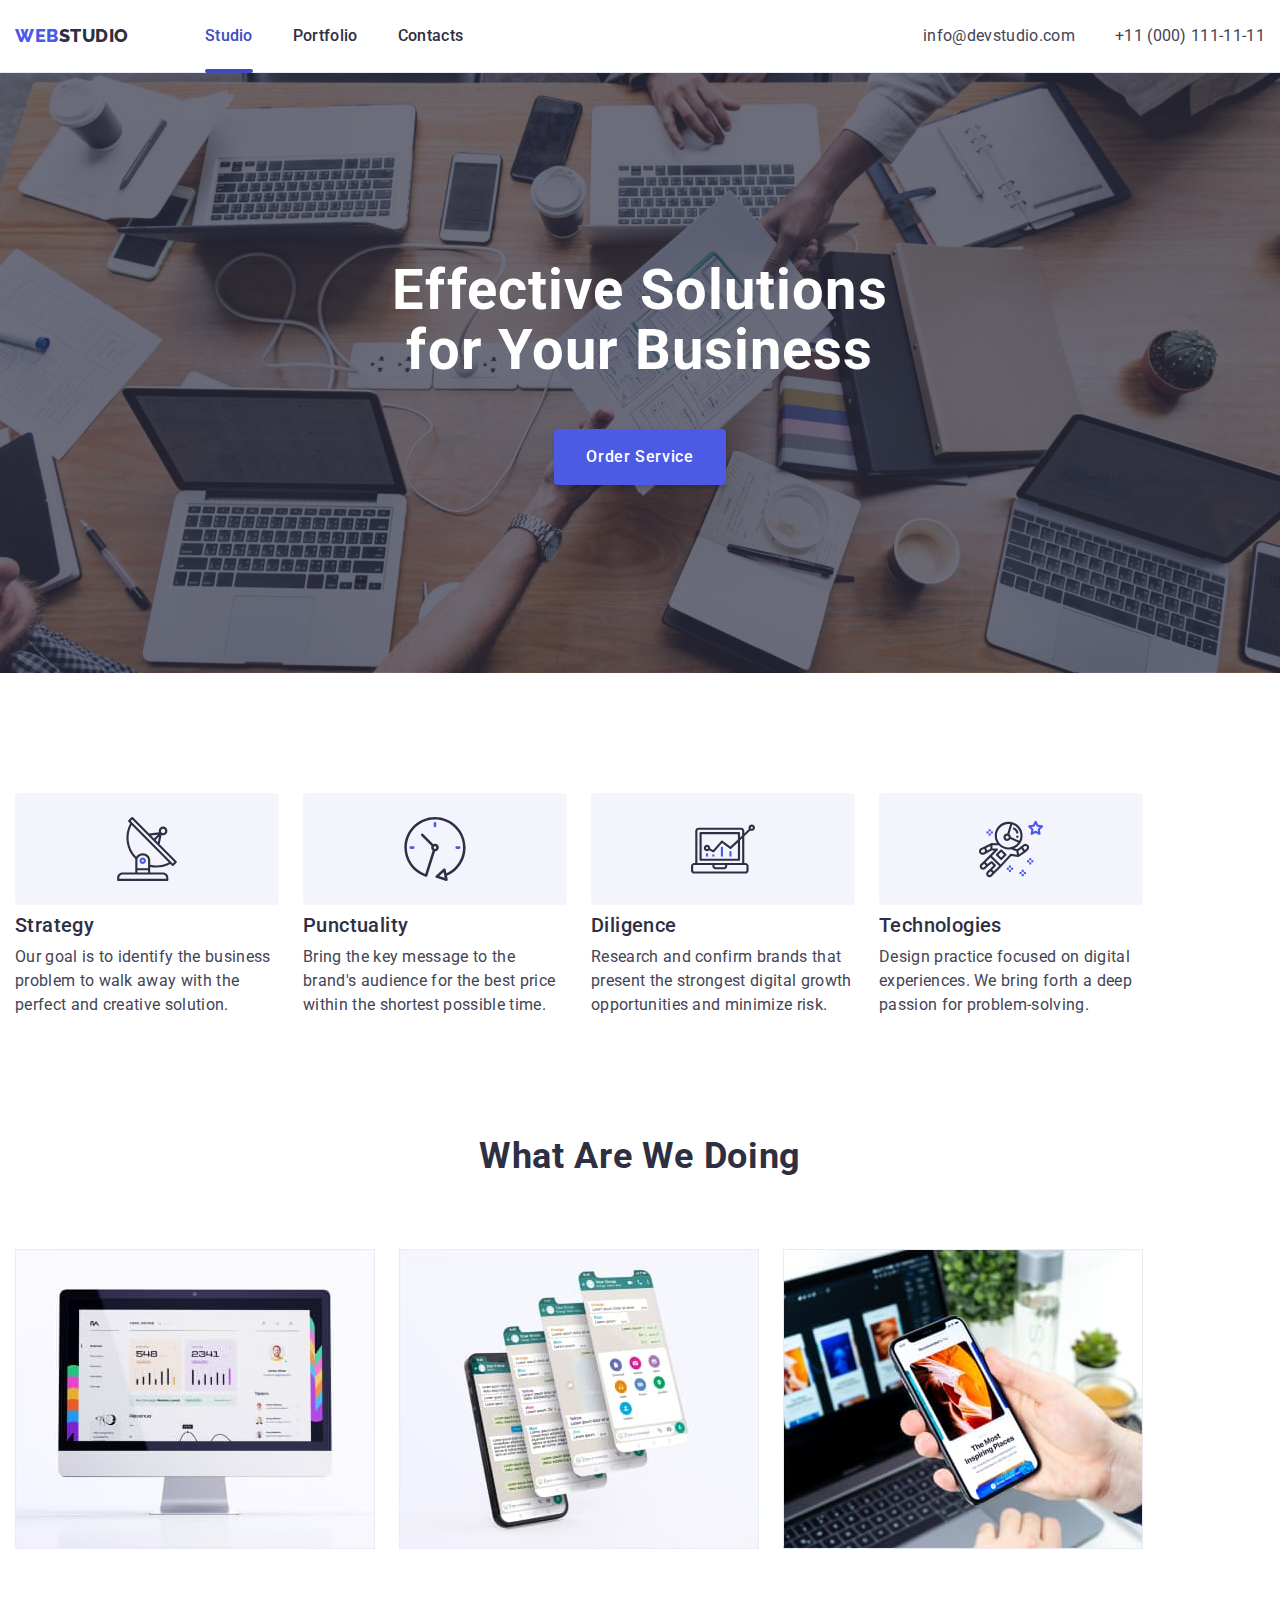
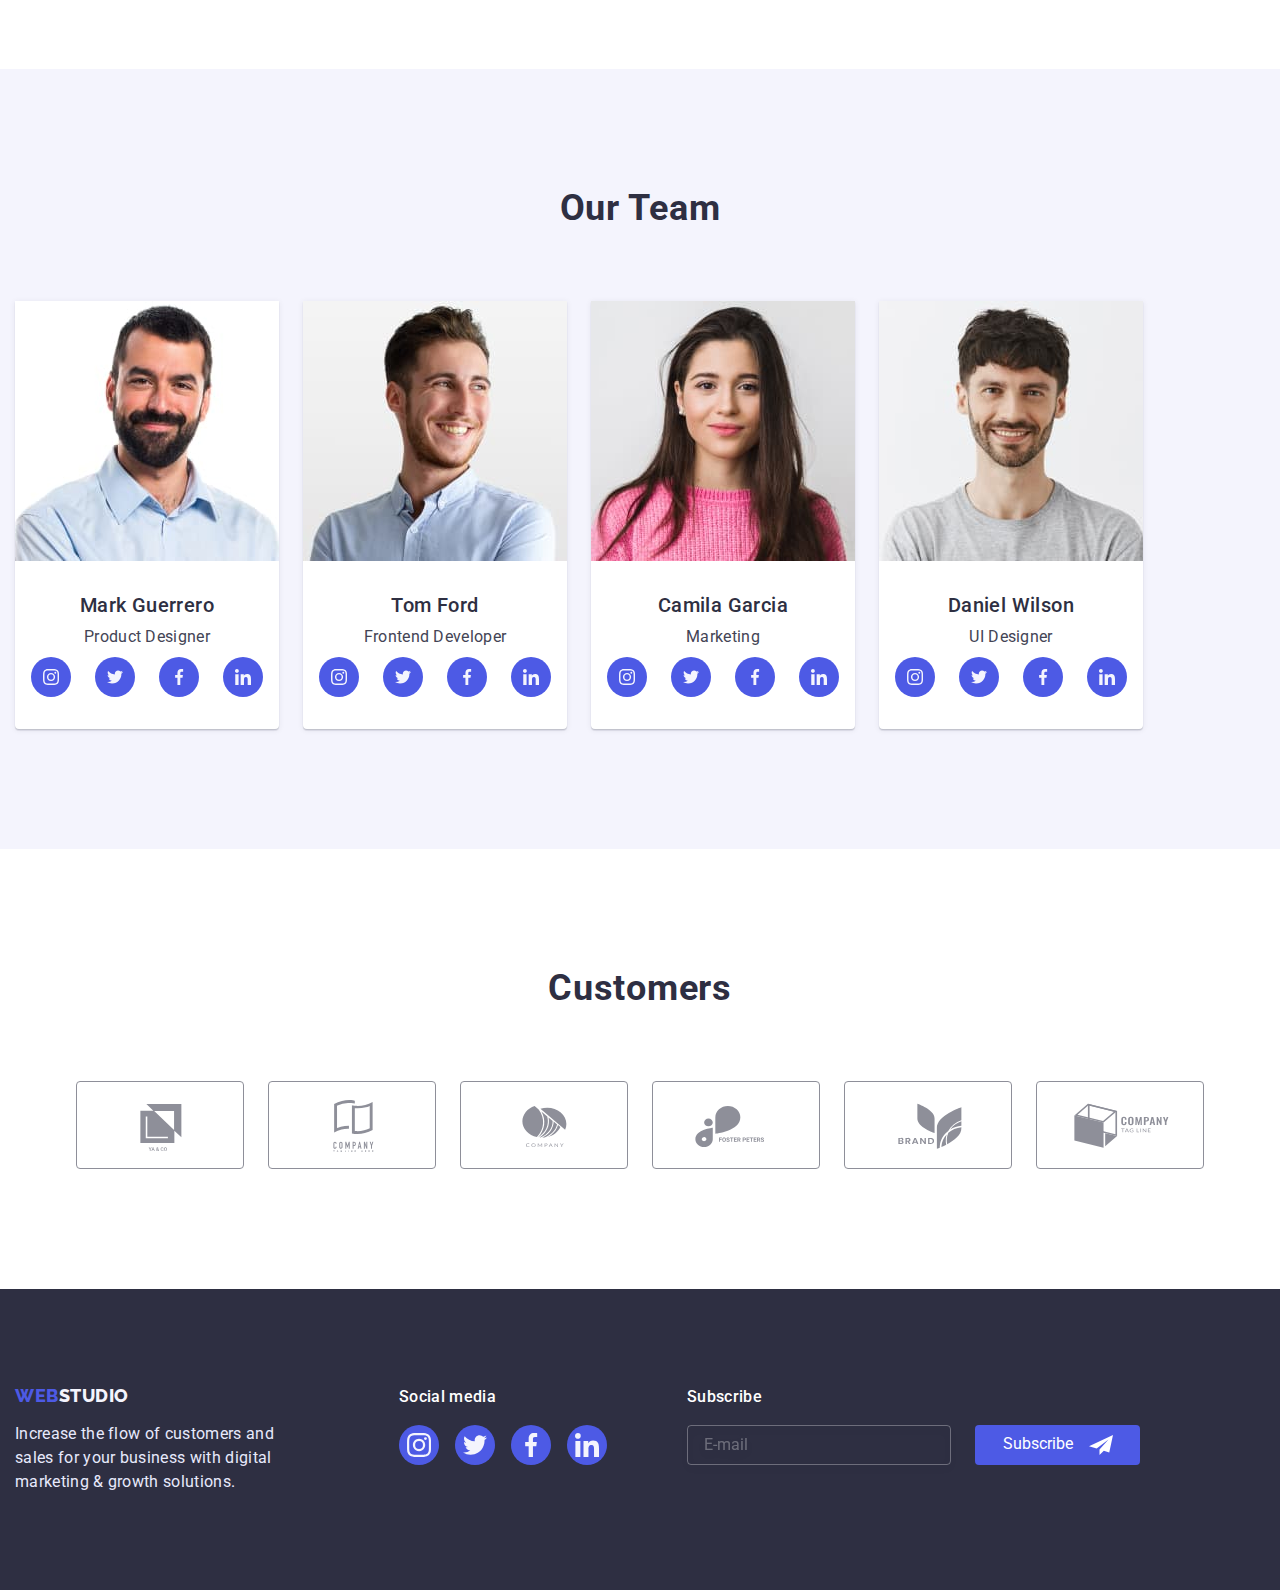
==== commit 8560c5e7: "add1" ====
--- a/index.html
+++ b/index.html
@@ -91,13 +91,13 @@
         <div>
           <address class="mob-adrs-list">
             <ul class="mob-adrs-inf list">
-              <li class="item">
+              <li class="mob-adr-item-tel item">
                 <a class="mob-adrs tel link" href="tel:+110001111111"
                   >+11 (000) 111-11-11</a
                 >
               </li>
 
-              <li class="item">
+              <li class="mob-adr-item item">
                 <a class="mob-adrs mail link" href="mailto:info@devstudio.com"
                   >info@devstudio.com</a
                 >
--- a/css/styles.css
+++ b/css/styles.css
@@ -51,7 +51,7 @@
 }
 
 .container {
-  width: 1158px;
+  width: 100%;
   padding: 0 15px;
   margin: 0 auto;
 }
@@ -149,9 +149,9 @@
   margin-left: auto;
 }
 
-.adrs-inf .item:not(:last-child) {
+/* .adrs-inf .item:not(:last-child) {
   margin-right: 40px;
-}
+} */
 .heder-adrs {
   display: block;
   padding-top: 24px;
@@ -178,6 +178,7 @@
     ),
     url(../images/hero-bg.jpg);
   /* max-width: 1440px; */
+  background-size: cover;
   background-position: center;
   background-repeat: no-repeat;
 }
--- a/css/phone.css
+++ b/css/phone.css
@@ -12,6 +12,12 @@
   --customers-link-color: #8e8f99;
 }
 
+@media screen and (min-width: 428px) and (max-width: 767px) {
+  .container {
+    width: 428px;
+  }
+}
+
 @media screen and (max-width: 767px) {
   .container {
     width: 428px;
@@ -127,9 +133,11 @@
     text-transform: capitalize;
     color: var(--third-color);
     display: block;
+  }
+
+  .mob-adr-item-tel {
     margin-bottom: 40px;
   }
-
   .team-soc-link:hover,
   .team-soc-link:focus {
     background-color: var(--hover-links-color);
@@ -158,9 +166,13 @@
     margin: 0 auto 72px;
     width: 320px;
     text-transform: capitalize;
+    /* max-width: 320px;
+    margin-left: auto;
+    margin-right: auto; */
   }
 
   .hero {
+    min-width: 320px;
     max-width: 428px;
     padding: 112px 0;
     background-image: linear-gradient(
@@ -168,6 +180,7 @@
         rgba(46, 47, 66, 0.7)
       ),
       url(../images/hero-bg-mob.jpg);
+    background-size: cover;
   }
 
   @media (min-device-pixel-ratio: 2),
@@ -189,6 +202,10 @@
     align-items: center;
   }
 
+  .about-list .item {
+    margin-right: 0;
+  }
+
   /* TEAM */
 
   .team-list {
--- a/css/table.css
+++ b/css/table.css
@@ -4,10 +4,16 @@
   --second-text-color: #434455;
 }
 
+.conteiner {
+  width: 768px;
+}
+
 @media screen and (min-width: 768px) and (max-width: 1157px) {
   .container {
     width: 768px;
   }
+
+
 
   .hero {
     max-width: 768px;
@@ -64,8 +70,9 @@
     flex-wrap: wrap;
     row-gap: 72px;
     column-gap: 24px;
-    padding-left: 108px;
-    padding-right: 108px;
+    /* padding-left: 108px;
+    padding-right: 108px; */
+    justify-content: center;
   }
 
   .wrap-input-foot {
@@ -92,6 +99,7 @@
     gap: 6px;
   }
 
+
   .heder-adrs {
     padding-top: 0;
     padding-bottom: 0;
--- a/css/computer.css
+++ b/css/computer.css
@@ -16,6 +16,9 @@
     gap: 0;
   }
 
+  .adrs-inf .item:not(:last-child) {
+    margin-right: 40px;
+  }
   /* FOOTER */
   .footer-container {
     margin-right: 120px;
